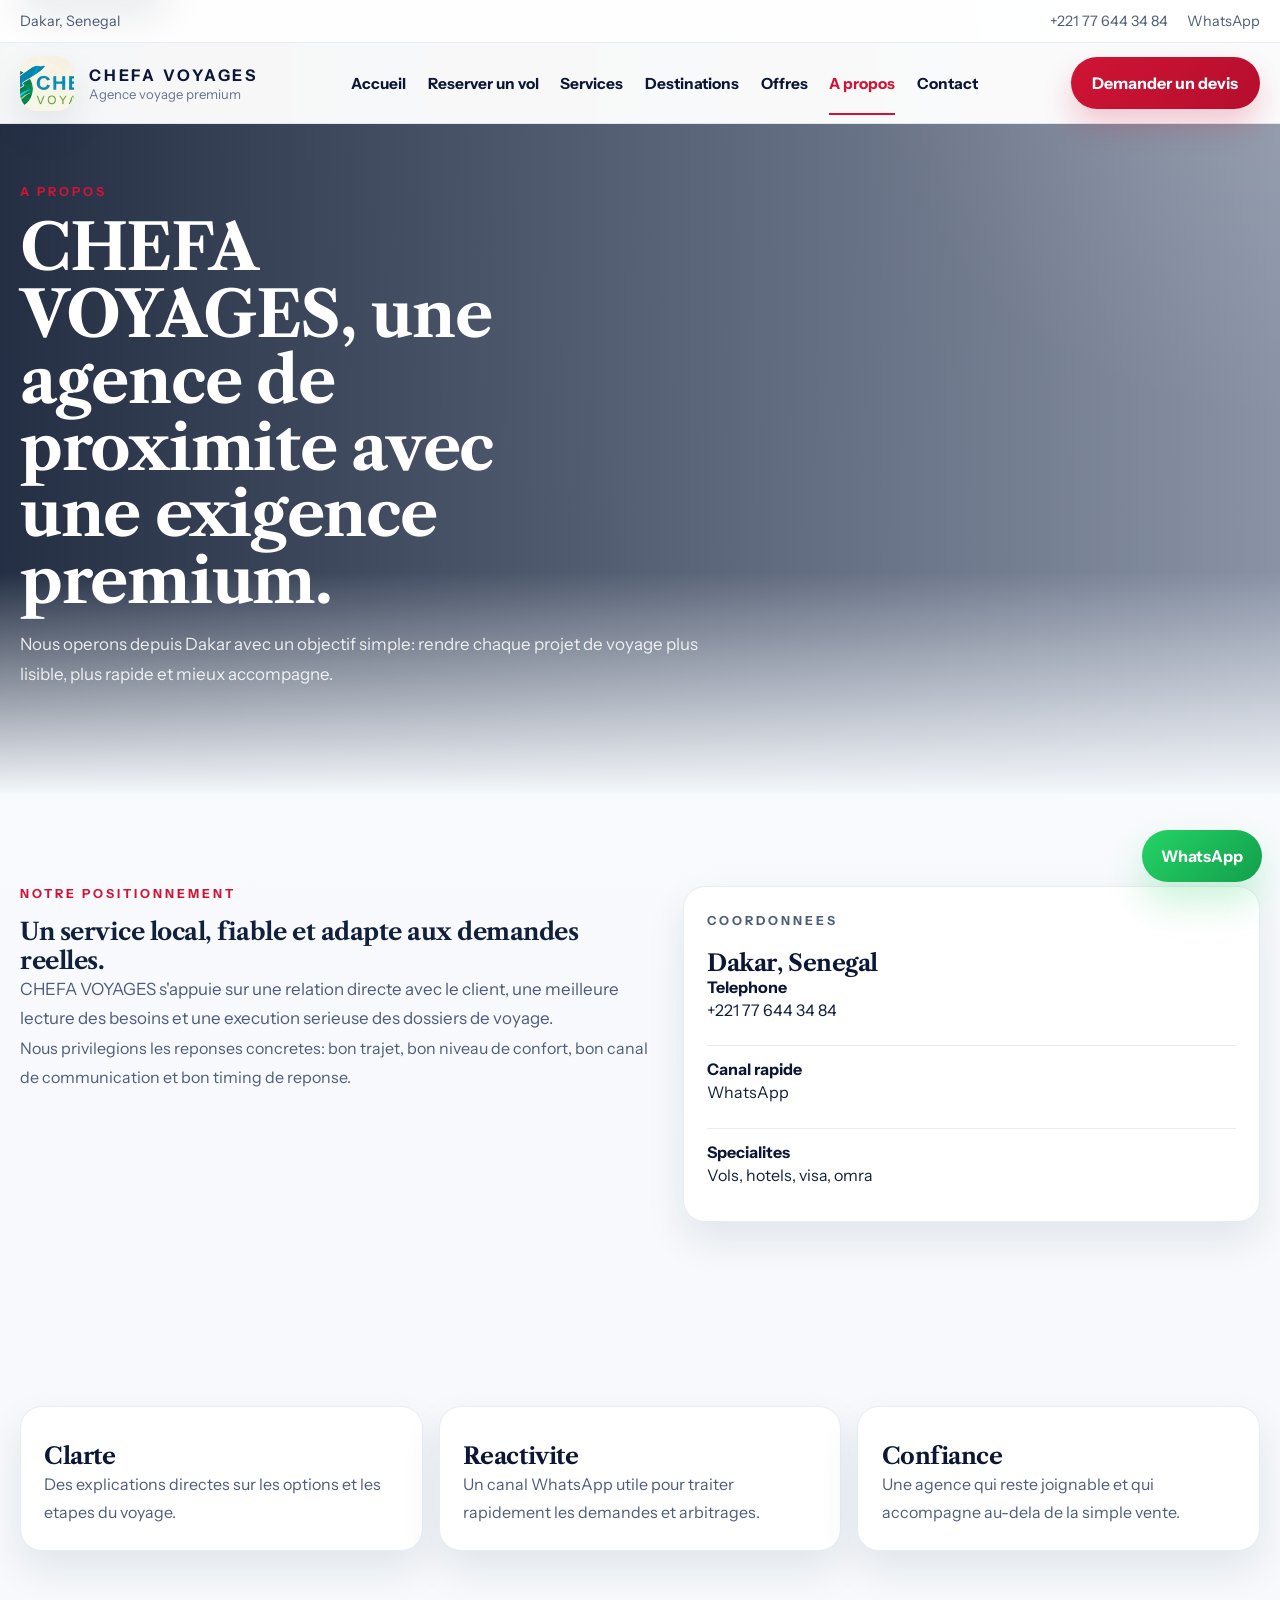
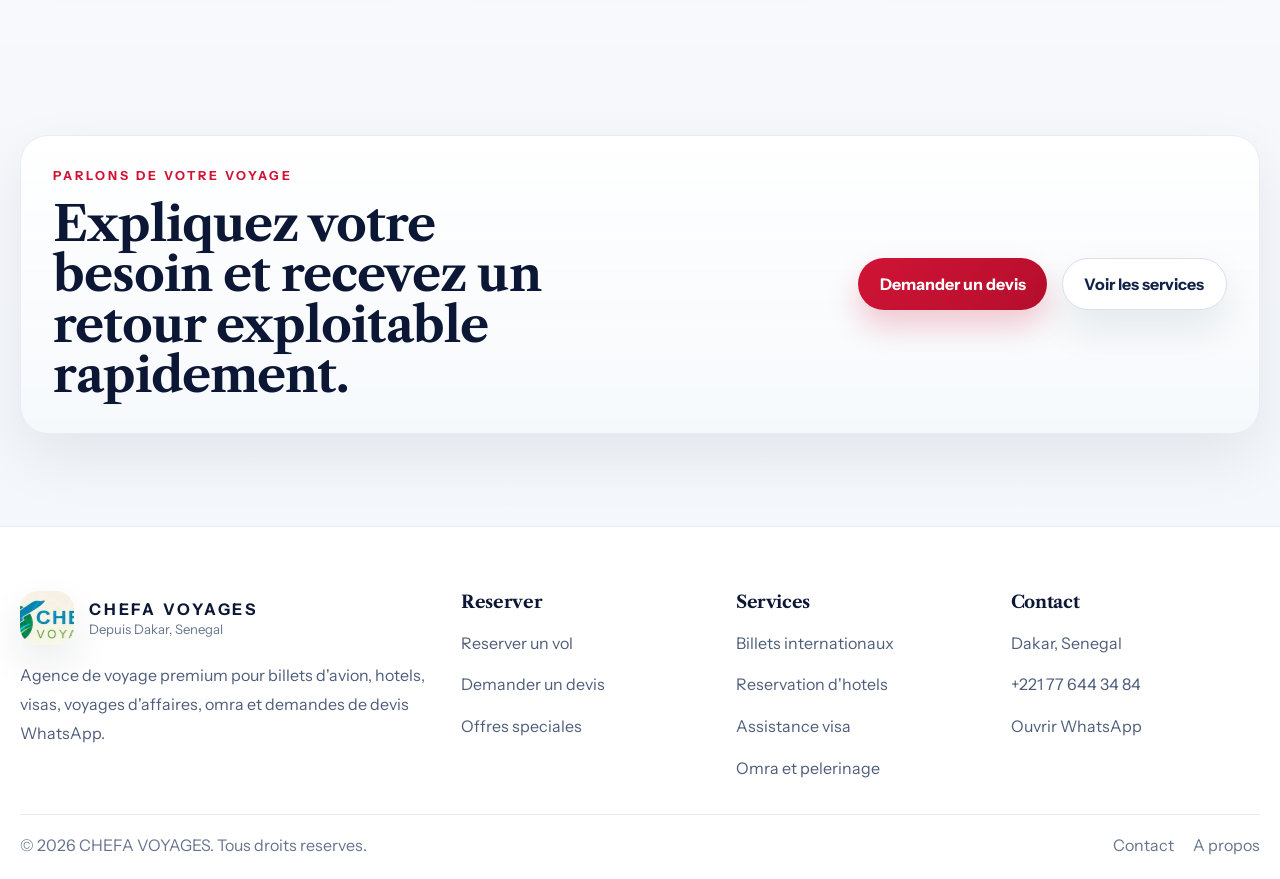
==== a-propos.html @ 79e16a48 "Build Vercel-ready CHEFA VOYAGES site" ====
<!DOCTYPE html>
<html lang="fr">
  <head>
    <meta charset="UTF-8" />
    <meta name="viewport" content="width=device-width, initial-scale=1.0" />
    <meta
      name="description"
      content="A propos de CHEFA VOYAGES, agence de voyage premium basee a Dakar."
    />
    <title>A propos | CHEFA VOYAGES</title>
    <link rel="preconnect" href="https://fonts.googleapis.com" />
    <link rel="preconnect" href="https://fonts.gstatic.com" crossorigin />
    <link
      href="https://fonts.googleapis.com/css2?family=Instrument+Sans:wght@400;500;600;700;800&family=Libre+Caslon+Text:wght@400;700&display=swap"
      rel="stylesheet"
    />
    <link rel="stylesheet" href="styles.css" />
  </head>
  <body data-page="a-propos">
    <a class="skip-link" href="#main-content">Aller au contenu</a>

    <header class="site-header" id="top">
      <div class="top-strip">
        <div class="container top-strip-inner">
          <p>Dakar, Senegal</p>
          <div class="top-strip-links">
            <a href="tel:+221776443484">+221 77 644 34 84</a>
            <a
              href="https://wa.me/221776443484?text=Bonjour%20CHEFA%20VOYAGES%2C%20je%20souhaite%20avoir%20un%20devis%20pour%20un%20billet%20d%27avion."
              target="_blank"
              rel="noreferrer"
            >
              WhatsApp
            </a>
          </div>
        </div>
      </div>

      <div class="container header-main">
        <a class="brand" href="/" aria-label="CHEFA VOYAGES - Retour a l'accueil">
          <img src="assets/chefa-voyages-logo.jpeg" alt="Logo CHEFA VOYAGES" />
          <span class="brand-copy">
            <strong>CHEFA VOYAGES</strong>
            <small>Agence voyage premium</small>
          </span>
        </a>

        <button
          class="menu-toggle"
          type="button"
          aria-expanded="false"
          aria-controls="site-nav"
          aria-label="Ouvrir le menu"
        >
          <span></span>
          <span></span>
          <span></span>
        </button>

        <nav class="primary-nav" id="site-nav" aria-label="Navigation principale">
          <a data-nav="accueil" href="/">Accueil</a>
          <a data-nav="vols" href="/vols">Reserver un vol</a>
          <a data-nav="services" href="/services">Services</a>
          <a data-nav="destinations" href="/destinations">Destinations</a>
          <a data-nav="offres" href="/offres">Offres</a>
          <a data-nav="a-propos" href="/a-propos">A propos</a>
          <a data-nav="contact" href="/contact">Contact</a>
        </nav>

        <a class="button button-primary header-cta" href="/contact">Demander un devis</a>
      </div>
    </header>

    <main id="main-content">
      <section class="page-hero page-hero-about">
        <div class="page-hero-backdrop"></div>
        <div class="container page-hero-content">
          <div data-reveal>
            <p class="eyebrow">A propos</p>
            <h1>CHEFA VOYAGES, une agence de proximite avec une exigence premium.</h1>
            <p class="lead">
              Nous operons depuis Dakar avec un objectif simple: rendre chaque
              projet de voyage plus lisible, plus rapide et mieux accompagne.
            </p>
          </div>
        </div>
      </section>

      <section class="section">
        <div class="container two-column">
          <div data-reveal>
            <p class="eyebrow">Notre positionnement</p>
            <h2>Un service local, fiable et adapte aux demandes reelles.</h2>
            <p class="lead body-dark">
              CHEFA VOYAGES s'appuie sur une relation directe avec le client,
              une meilleure lecture des besoins et une execution serieuse des
              dossiers de voyage.
            </p>
            <p class="body-copy">
              Nous privilegions les reponses concretes: bon trajet, bon niveau
              de confort, bon canal de communication et bon timing de reponse.
            </p>
          </div>

          <aside class="aside-card" data-reveal>
            <p class="eyebrow">Coordonnees</p>
            <h3>Dakar, Senegal</h3>
            <ul class="contact-list">
              <li><strong>Telephone</strong><span>+221 77 644 34 84</span></li>
              <li><strong>Canal rapide</strong><span>WhatsApp</span></li>
              <li><strong>Specialites</strong><span>Vols, hotels, visa, omra</span></li>
            </ul>
          </aside>
        </div>
      </section>

      <section class="section section-muted">
        <div class="container value-grid">
          <article class="value-card" data-reveal>
            <h3>Clarte</h3>
            <p>Des explications directes sur les options et les etapes du voyage.</p>
          </article>
          <article class="value-card" data-reveal>
            <h3>Reactivite</h3>
            <p>Un canal WhatsApp utile pour traiter rapidement les demandes et arbitrages.</p>
          </article>
          <article class="value-card" data-reveal>
            <h3>Confiance</h3>
            <p>Une agence qui reste joignable et qui accompagne au-dela de la simple vente.</p>
          </article>
        </div>
      </section>

      <section class="section">
        <div class="container cta-band" data-reveal>
          <div>
            <p class="eyebrow">Parlons de votre voyage</p>
            <h2>Expliquez votre besoin et recevez un retour exploitable rapidement.</h2>
          </div>
          <div class="cta-band-actions">
            <a class="button button-primary" href="/contact">Demander un devis</a>
            <a class="button button-neutral" href="/services">Voir les services</a>
          </div>
        </div>
      </section>
    </main>

    <footer class="site-footer">
      <div class="container footer-grid">
        <div class="footer-brand-block">
          <a class="brand brand-footer" href="/">
            <img src="assets/chefa-voyages-logo.jpeg" alt="Logo CHEFA VOYAGES" />
            <span class="brand-copy">
              <strong>CHEFA VOYAGES</strong>
              <small>Depuis Dakar, Senegal</small>
            </span>
          </a>
          <p>
            Agence de voyage premium pour billets d'avion, hotels, visas,
            voyages d'affaires, omra et demandes de devis WhatsApp.
          </p>
        </div>

        <div>
          <h3>Reserver</h3>
          <ul>
            <li><a href="/vols">Reserver un vol</a></li>
            <li><a href="/contact">Demander un devis</a></li>
            <li><a href="/offres">Offres speciales</a></li>
          </ul>
        </div>

        <div>
          <h3>Services</h3>
          <ul>
            <li><a href="/services">Billets internationaux</a></li>
            <li><a href="/services">Reservation d'hotels</a></li>
            <li><a href="/services">Assistance visa</a></li>
            <li><a href="/services">Omra et pelerinage</a></li>
          </ul>
        </div>

        <div>
          <h3>Contact</h3>
          <ul>
            <li>Dakar, Senegal</li>
            <li><a href="tel:+221776443484">+221 77 644 34 84</a></li>
            <li>
              <a
                href="https://wa.me/221776443484?text=Bonjour%20CHEFA%20VOYAGES%2C%20je%20souhaite%20avoir%20un%20devis%20pour%20un%20billet%20d%27avion."
                target="_blank"
                rel="noreferrer"
              >
                Ouvrir WhatsApp
              </a>
            </li>
          </ul>
        </div>
      </div>

      <div class="container footer-bottom">
        <p>&copy; <span data-year></span> CHEFA VOYAGES. Tous droits reserves.</p>
        <div class="footer-bottom-links">
          <a href="/contact">Contact</a>
          <a href="/a-propos">A propos</a>
        </div>
      </div>
    </footer>

    <a
      class="whatsapp-float"
      href="https://wa.me/221776443484?text=Bonjour%20CHEFA%20VOYAGES%2C%20je%20souhaite%20avoir%20un%20devis%20pour%20un%20billet%20d%27avion."
      target="_blank"
      rel="noreferrer"
      aria-label="Contacter CHEFA VOYAGES sur WhatsApp"
    >
      <span>WhatsApp</span>
    </a>

    <script src="script.js"></script>
  </body>
</html>
---- styles.css ----
:root {
  --navy-980: #06122a;
  --navy-940: #0b1734;
  --navy-900: #102247;
  --navy-820: #193463;
  --navy-740: #27457a;
  --red-520: #d01435;
  --red-430: #e43b56;
  --ink-950: #12213b;
  --ink-800: #33425f;
  --ink-700: #4d5d7a;
  --ink-600: #66748e;
  --line-300: #d9e0ea;
  --line-200: #e7edf4;
  --surface-50: #f7f9fc;
  --surface-100: #f0f4f8;
  --surface-200: #e8eef5;
  --white: #ffffff;
  --success-500: #25d366;
  --shadow-soft: 0 24px 60px rgba(9, 23, 52, 0.08);
  --shadow-card: 0 18px 40px rgba(10, 28, 58, 0.09);
  --radius-xl: 28px;
  --radius-lg: 22px;
  --radius-md: 16px;
  --radius-sm: 12px;
  --container: min(1240px, calc(100% - 2rem));
}

*,
*::before,
*::after {
  box-sizing: border-box;
}

html {
  scroll-behavior: smooth;
}

body {
  margin: 0;
  color: var(--ink-950);
  background: linear-gradient(180deg, #fafbfd 0%, #f4f7fb 100%);
  font-family: "Instrument Sans", sans-serif;
}

body.menu-open {
  overflow: hidden;
}

img {
  display: block;
  max-width: 100%;
}

a {
  color: inherit;
  text-decoration: none;
}

button,
input,
select,
textarea {
  font: inherit;
}

.skip-link {
  position: absolute;
  left: 1rem;
  top: -3rem;
  z-index: 1000;
  padding: 0.8rem 1rem;
  border-radius: 999px;
  background: var(--white);
  box-shadow: var(--shadow-card);
}

.skip-link:focus {
  top: 1rem;
}

.container {
  width: var(--container);
  margin: 0 auto;
}

.section {
  padding: 5.75rem 0;
}

.section-tight {
  padding: 3.5rem 0;
}

.section-muted {
  background: var(--surface-50);
}

.eyebrow {
  margin: 0 0 1rem;
  color: var(--red-520);
  font-size: 0.78rem;
  font-weight: 800;
  letter-spacing: 0.24em;
  text-transform: uppercase;
}

.eyebrow-light {
  color: rgba(255, 255, 255, 0.74);
}

h1,
h2,
h3 {
  margin: 0;
  font-family: "Libre Caslon Text", serif;
  letter-spacing: -0.02em;
}

p {
  margin: 0;
}

.lead {
  max-width: 62ch;
  color: rgba(255, 255, 255, 0.86);
  font-size: 1.06rem;
  line-height: 1.75;
}

.body-dark {
  color: var(--ink-700);
}

.body-copy {
  color: var(--ink-700);
  line-height: 1.8;
}

.button {
  display: inline-flex;
  align-items: center;
  justify-content: center;
  min-height: 3.25rem;
  padding: 0.9rem 1.35rem;
  border-radius: 999px;
  border: 0;
  font-weight: 700;
  transition:
    transform 180ms ease,
    box-shadow 180ms ease,
    background-color 180ms ease,
    color 180ms ease;
  cursor: pointer;
}

.button:hover,
.button:focus-visible {
  transform: translateY(-1px);
}

.button-primary {
  background: linear-gradient(135deg, var(--red-520), #b50e2d);
  color: var(--white);
  box-shadow: 0 16px 30px rgba(208, 20, 53, 0.22);
}

.button-secondary {
  border: 1px solid rgba(255, 255, 255, 0.2);
  background: rgba(255, 255, 255, 0.08);
  color: var(--white);
  backdrop-filter: blur(8px);
}

.button-neutral {
  border: 1px solid var(--line-300);
  background: var(--white);
  color: var(--navy-900);
  box-shadow: var(--shadow-card);
}

.text-link {
  display: inline-flex;
  align-items: center;
  gap: 0.5rem;
  color: var(--navy-900);
  font-weight: 700;
}

.text-link::after {
  content: "";
  width: 1.75rem;
  height: 1px;
  background: currentColor;
}

.text-link-light {
  color: var(--white);
}

.site-header {
  position: fixed;
  inset: 0 0 auto;
  z-index: 120;
  background: rgba(255, 255, 255, 0.96);
  border-bottom: 1px solid rgba(217, 224, 234, 0.75);
  transition:
    box-shadow 180ms ease,
    background-color 180ms ease;
}

.site-header.is-scrolled {
  box-shadow: 0 14px 36px rgba(10, 28, 58, 0.08);
}

.top-strip {
  border-bottom: 1px solid var(--line-200);
  background: rgba(255, 255, 255, 0.92);
}

.top-strip-inner {
  display: flex;
  align-items: center;
  justify-content: space-between;
  gap: 1rem;
  min-height: 2.65rem;
  color: var(--ink-700);
  font-size: 0.9rem;
}

.top-strip-links {
  display: flex;
  align-items: center;
  gap: 1.2rem;
}

.top-strip-links a:hover,
.top-strip-links a:focus-visible {
  color: var(--navy-900);
}

.header-main {
  display: grid;
  grid-template-columns: auto 1fr auto;
  align-items: center;
  gap: 1.5rem;
  min-height: 5rem;
}

.brand {
  display: inline-flex;
  align-items: center;
  gap: 0.9rem;
  min-width: 0;
}

.brand img {
  width: 3.4rem;
  height: 3.4rem;
  border-radius: 18px;
  object-fit: cover;
  box-shadow: var(--shadow-card);
}

.brand-copy {
  display: flex;
  flex-direction: column;
  gap: 0.1rem;
  min-width: 0;
}

.brand-copy strong {
  color: var(--navy-940);
  font-size: 1rem;
  letter-spacing: 0.18em;
  text-transform: uppercase;
  white-space: nowrap;
}

.brand-copy small {
  color: var(--ink-600);
  font-size: 0.82rem;
}

.primary-nav {
  display: flex;
  align-items: center;
  justify-content: center;
  gap: 1.35rem;
  min-width: 0;
}

.primary-nav a {
  position: relative;
  padding: 0.4rem 0;
  color: var(--navy-940);
  font-size: 0.96rem;
  font-weight: 700;
  white-space: nowrap;
}

.primary-nav a::after {
  content: "";
  position: absolute;
  left: 0;
  bottom: -1rem;
  width: 100%;
  height: 2px;
  transform: scaleX(0);
  transform-origin: left;
  background: var(--red-520);
  transition: transform 180ms ease;
}

.primary-nav a:hover::after,
.primary-nav a:focus-visible::after,
.primary-nav a.is-active::after {
  transform: scaleX(1);
}

.primary-nav a.is-active {
  color: var(--red-520);
}

.header-cta {
  white-space: nowrap;
}

.menu-toggle {
  display: none;
  width: 3rem;
  height: 3rem;
  align-items: center;
  justify-content: center;
  flex-direction: column;
  gap: 0.25rem;
  border: 1px solid var(--line-300);
  border-radius: 50%;
  background: var(--white);
  color: var(--navy-940);
  cursor: pointer;
}

.menu-toggle span {
  display: block;
  width: 1.15rem;
  height: 2px;
  background: currentColor;
  border-radius: 999px;
}

.hero-home,
.page-hero {
  position: relative;
  overflow: hidden;
}

.hero-home {
  background:
    linear-gradient(90deg, rgba(6, 18, 42, 0.9) 0%, rgba(16, 34, 71, 0.78) 42%, rgba(16, 34, 71, 0.45) 100%),
    url("https://images.unsplash.com/photo-1436491865332-7a61a109cc05?auto=format&fit=crop&w=1600&q=80")
      center/cover no-repeat;
}

.hero-home-backdrop,
.page-hero-backdrop {
  position: absolute;
  inset: 0;
  background:
    linear-gradient(180deg, rgba(255, 255, 255, 0) 72%, rgba(244, 247, 251, 1) 100%),
    radial-gradient(circle at right top, rgba(255, 255, 255, 0.12), transparent 28%);
  pointer-events: none;
}

.hero-home-content {
  position: relative;
  z-index: 1;
  display: grid;
  grid-template-columns: minmax(0, 1.25fr) minmax(300px, 0.68fr);
  gap: 2rem;
  align-items: center;
  padding: 10.8rem 0 12rem;
}

.hero-copy h1,
.page-hero h1,
.section-heading h2,
.support-panel h2,
.cta-band h2,
.destination-panel h2 {
  line-height: 1.04;
}

.hero-copy h1 {
  max-width: 10ch;
  color: var(--white);
  font-size: clamp(3.2rem, 6vw, 5.4rem);
  margin-bottom: 1.2rem;
}

.hero-actions {
  display: flex;
  flex-wrap: wrap;
  gap: 0.9rem;
  margin: 2rem 0 1.8rem;
}

.hero-points {
  display: grid;
  gap: 0.7rem;
  padding: 0;
  margin: 0;
  list-style: none;
  max-width: 42rem;
}

.hero-points li {
  width: fit-content;
  max-width: 100%;
  padding: 0.85rem 1rem;
  border-radius: 999px;
  background: rgba(255, 255, 255, 0.08);
  color: rgba(255, 255, 255, 0.9);
  border: 1px solid rgba(255, 255, 255, 0.1);
  line-height: 1.55;
}

.hero-side-card,
.support-panel,
.booking-shell,
.info-card,
.fare-card,
.promo-card,
.service-card,
.route-panel,
.checklist-card,
.quote-form,
.step-card,
.list-panel,
.offer-card,
.benefit-card,
.value-card,
.contact-card,
.aside-card {
  border-radius: var(--radius-lg);
  box-shadow: var(--shadow-card);
}

.hero-side-card {
  position: relative;
  z-index: 1;
  padding: 1.6rem;
  background: linear-gradient(180deg, rgba(9, 23, 52, 0.92), rgba(16, 34, 71, 0.88));
  color: var(--white);
  border: 1px solid rgba(255, 255, 255, 0.08);
}

.hero-side-card h2 {
  margin-bottom: 0.9rem;
  font-size: 2rem;
}

.hero-side-card p {
  color: rgba(255, 255, 255, 0.78);
  line-height: 1.75;
}

.side-card-list {
  display: grid;
  gap: 0.9rem;
  margin-top: 1.25rem;
}

.side-card-list article {
  padding-top: 0.9rem;
  border-top: 1px solid rgba(255, 255, 255, 0.12);
}

.side-card-list span {
  display: block;
  color: rgba(255, 255, 255, 0.6);
  font-size: 0.82rem;
  text-transform: uppercase;
  letter-spacing: 0.18em;
}

.side-card-list strong {
  display: block;
  margin-top: 0.35rem;
  font-size: 1rem;
}

.booking-overlap {
  position: relative;
  z-index: 10;
  margin-top: -6rem;
}

.booking-shell,
.quote-form {
  padding: 1.7rem;
  background: var(--white);
  border: 1px solid rgba(217, 224, 234, 0.8);
}

.booking-shell {
  box-shadow: var(--shadow-soft);
}

.booking-top {
  display: flex;
  align-items: center;
  justify-content: space-between;
  gap: 1rem;
  margin-bottom: 1.3rem;
}

.booking-top p,
.section-heading p,
.support-panel p,
.fare-card p,
.promo-card p,
.service-card p,
.route-panel p,
.step-card p,
.list-panel p,
.offer-card p,
.benefit-card p,
.value-card p,
.contact-card p,
.aside-card p,
.contact-layout-copy p,
.quote-submit p {
  color: var(--ink-700);
  line-height: 1.75;
}

.trip-switch {
  display: inline-flex;
  gap: 0.4rem;
  padding: 0.35rem;
  border-radius: 999px;
  background: var(--surface-100);
}

.trip-option {
  min-height: 2.9rem;
  padding: 0.75rem 1rem;
  border: 0;
  border-radius: 999px;
  background: transparent;
  color: var(--ink-700);
  font-weight: 700;
  cursor: pointer;
}

.trip-option.is-active {
  background: var(--white);
  color: var(--navy-940);
  box-shadow: 0 8px 20px rgba(10, 28, 58, 0.09);
}

.booking-grid,
.quote-grid {
  display: grid;
  grid-template-columns: repeat(6, minmax(0, 1fr));
  gap: 1rem;
}

.field {
  display: block;
}

.field-large {
  grid-column: span 2;
}

.field-full {
  margin-top: 1rem;
}

.field span {
  display: block;
  margin-bottom: 0.55rem;
  color: var(--ink-950);
  font-size: 0.93rem;
  font-weight: 700;
}

.field input,
.field select,
.field textarea {
  width: 100%;
  min-height: 3.5rem;
  border: 1px solid var(--line-300);
  border-radius: var(--radius-sm);
  background: var(--white);
  padding: 0.95rem 1rem;
  color: var(--ink-950);
  outline: none;
  transition:
    border-color 180ms ease,
    box-shadow 180ms ease,
    background-color 180ms ease;
}

.field textarea {
  min-height: 9rem;
  resize: vertical;
}

.field input:focus,
.field select:focus,
.field textarea:focus {
  border-color: var(--navy-820);
  box-shadow: 0 0 0 4px rgba(39, 69, 122, 0.1);
}

.return-field.is-hidden {
  opacity: 0.65;
}

.return-field.is-hidden input {
  background: var(--surface-100);
}

.booking-submit,
.quote-submit {
  display: flex;
  align-items: center;
  justify-content: space-between;
  gap: 1rem;
  margin-top: 1.35rem;
}

.form-note {
  font-size: 0.94rem;
}

.support-grid,
.two-column,
.contact-layout {
  display: grid;
  grid-template-columns: minmax(0, 1.05fr) minmax(320px, 0.95fr);
  gap: 1.6rem;
  align-items: start;
}

.support-panel {
  padding: 1.75rem;
}

.support-panel-dark {
  background:
    radial-gradient(circle at top right, rgba(255, 255, 255, 0.12), transparent 28%),
    linear-gradient(135deg, var(--navy-980), var(--navy-820));
  color: var(--white);
}

.support-panel-dark h2,
.offer-card-dark h2 {
  color: var(--white);
  font-size: clamp(2rem, 4vw, 3.1rem);
  margin-bottom: 1rem;
}

.support-panel-dark p {
  color: rgba(255, 255, 255, 0.78);
}

.support-actions {
  display: flex;
  flex-wrap: wrap;
  gap: 1rem;
  margin-top: 1.5rem;
}

.support-stack,
.value-grid,
.contact-card-grid,
.benefit-grid {
  display: grid;
  gap: 1rem;
}

.info-card,
.fare-card,
.promo-card,
.service-card,
.route-panel,
.checklist-card,
.step-card,
.list-panel,
.offer-card,
.benefit-card,
.value-card,
.contact-card,
.aside-card {
  padding: 1.45rem;
  background: var(--white);
  border: 1px solid var(--line-200);
}

.info-card-label,
.fare-meta,
.service-index,
.promo-label {
  display: inline-block;
  color: var(--red-520);
  font-size: 0.78rem;
  font-weight: 800;
  letter-spacing: 0.2em;
  text-transform: uppercase;
}

.info-card h3,
.fare-card h3,
.promo-card h3,
.service-card h3,
.route-panel h3,
.step-card h3,
.list-panel h2,
.benefit-card h3,
.value-card h3,
.contact-card h3,
.aside-card h3 {
  margin-top: 0.7rem;
  color: var(--navy-940);
  font-size: 1.45rem;
}

.section-heading {
  max-width: 48rem;
  margin-bottom: 2.4rem;
}

.section-heading h2,
.contact-layout-copy h2 {
  color: var(--navy-940);
  font-size: clamp(2.2rem, 4.2vw, 4rem);
  margin-bottom: 1rem;
}

.fare-grid {
  display: grid;
  grid-template-columns: repeat(4, minmax(0, 1fr));
  gap: 1rem;
}

.promo-grid {
  display: grid;
  grid-template-columns: repeat(3, minmax(0, 1fr));
  gap: 1rem;
  margin-top: 1rem;
}

.promo-card {
  min-height: 21rem;
  display: flex;
  align-items: end;
  overflow: hidden;
}

.promo-card-content {
  max-width: 22rem;
}

.promo-card-image {
  color: var(--white);
  background:
    linear-gradient(180deg, rgba(6, 18, 42, 0.08), rgba(6, 18, 42, 0.78)),
    center/cover no-repeat;
}

.promo-dubai {
  background-image:
    linear-gradient(180deg, rgba(6, 18, 42, 0.08), rgba(6, 18, 42, 0.78)),
    url("https://images.unsplash.com/photo-1512453979798-5ea266f8880c?auto=format&fit=crop&w=1000&q=80");
}

.promo-card-dark,
.offer-card-dark {
  color: var(--white);
  background:
    radial-gradient(circle at top right, rgba(255, 255, 255, 0.12), transparent 28%),
    linear-gradient(135deg, var(--navy-940), var(--navy-740));
}

.promo-card-dark p,
.promo-card-dark h3,
.promo-card-dark .promo-label,
.promo-card-dark .text-link,
.offer-card-dark p,
.offer-card-dark .promo-label,
.offer-card-dark .text-link {
  color: var(--white);
}

.service-grid {
  display: grid;
  grid-template-columns: repeat(4, minmax(0, 1fr));
  gap: 1rem;
}

.service-grid-full {
  grid-template-columns: repeat(4, minmax(0, 1fr));
}

.service-card {
  min-height: 16rem;
}

.route-grid,
.steps-grid,
.offer-grid,
.destination-grid {
  display: grid;
  gap: 1rem;
}

.route-grid {
  grid-template-columns: repeat(4, minmax(0, 1fr));
}

.route-panel span {
  display: inline-block;
  color: var(--red-520);
  font-size: 0.8rem;
  font-weight: 800;
  letter-spacing: 0.18em;
  text-transform: uppercase;
}

.checklist-card {
  height: 100%;
}

.checklist-card-soft {
  margin-top: 1.4rem;
  background: rgba(255, 255, 255, 0.88);
}

.checklist {
  display: grid;
  gap: 0.9rem;
  padding: 0;
  margin: 0;
  list-style: none;
}

.checklist li {
  position: relative;
  padding-left: 1.4rem;
  color: var(--ink-700);
  line-height: 1.7;
}

.checklist li::before {
  content: "";
  position: absolute;
  left: 0;
  top: 0.68rem;
  width: 0.45rem;
  height: 0.45rem;
  border-radius: 50%;
  background: var(--red-520);
}

.page-hero {
  min-height: 26rem;
  background-position: center;
  background-size: cover;
  background-repeat: no-repeat;
}

.page-hero::before {
  content: "";
  position: absolute;
  inset: 0;
  background: linear-gradient(90deg, rgba(6, 18, 42, 0.88), rgba(16, 34, 71, 0.48));
}

.page-hero-content {
  position: relative;
  z-index: 1;
  padding: 11.5rem 0 6.5rem;
}

.page-hero h1 {
  max-width: 14ch;
  color: var(--white);
  font-size: clamp(2.8rem, 5vw, 4.7rem);
  margin-bottom: 1rem;
}

.page-hero-flights {
  background-image: url("https://images.unsplash.com/photo-1504196606672-aef5c9cefc92?auto=format&fit=crop&w=1600&q=80");
}

.page-hero-services {
  background-image: url("https://images.unsplash.com/photo-1527631746610-bca00a040d60?auto=format&fit=crop&w=1600&q=80");
}

.page-hero-destinations {
  background-image: url("https://images.unsplash.com/photo-1488085061387-422e29b40080?auto=format&fit=crop&w=1600&q=80");
}

.page-hero-offers {
  background-image: url("https://images.unsplash.com/photo-1503220317375-aaad61436b1b?auto=format&fit=crop&w=1600&q=80");
}

.page-hero-about {
  background-image: url("https://images.unsplash.com/photo-1529074963764-98f45c47344b?auto=format&fit=crop&w=1600&q=80");
}

.page-hero-contact {
  background-image: url("https://images.unsplash.com/photo-1436491865332-7a61a109cc05?auto=format&fit=crop&w=1600&q=80");
}

.contact-layout-copy h2 {
  max-width: 12ch;
}

.quote-grid {
  grid-template-columns: repeat(2, minmax(0, 1fr));
}

.steps-grid,
.offer-grid,
.benefit-grid,
.value-grid,
.contact-card-grid {
  grid-template-columns: repeat(3, minmax(0, 1fr));
}

.step-card span,
.service-index {
  display: inline-flex;
  margin-bottom: 0.9rem;
}

.destination-grid {
  grid-template-columns: repeat(3, minmax(0, 1fr));
}

.destination-panel {
  min-height: 28rem;
  display: flex;
  align-items: end;
  padding: 1.5rem;
  border-radius: var(--radius-xl);
  overflow: hidden;
  color: var(--white);
  background-position: center;
  background-size: cover;
  background-repeat: no-repeat;
  box-shadow: var(--shadow-soft);
}

.destination-panel::before {
  content: "";
  position: absolute;
  inset: 0;
  background: linear-gradient(180deg, rgba(6, 18, 42, 0.08), rgba(6, 18, 42, 0.8));
}

.destination-panel {
  position: relative;
}

.destination-panel-content {
  position: relative;
  z-index: 1;
}

.destination-panel-content p,
.destination-panel-content h2 {
  color: var(--white);
}

.destination-panel-content h2 {
  margin: 0.7rem 0;
  font-size: 2rem;
}

.destination-panel-content p:last-child {
  color: rgba(255, 255, 255, 0.82);
  line-height: 1.7;
}

.destination-panel-dubai {
  background-image: url("https://images.unsplash.com/photo-1518684079-3c830dcef090?auto=format&fit=crop&w=1000&q=80");
}

.destination-panel-europe {
  background-image: url("https://images.unsplash.com/photo-1499856871958-5b9627545d1a?auto=format&fit=crop&w=1000&q=80");
}

.destination-panel-africa {
  background-image: url("https://images.unsplash.com/photo-1506929562872-bb421503ef21?auto=format&fit=crop&w=1000&q=80");
}

.route-columns {
  display: grid;
  grid-template-columns: repeat(3, minmax(0, 1fr));
  gap: 1rem;
}

.link-list,
.contact-list,
.site-footer ul {
  display: grid;
  gap: 0.8rem;
  padding: 0;
  margin: 0;
  list-style: none;
}

.contact-list li {
  display: grid;
  gap: 0.2rem;
  padding: 0.8rem 0;
  border-top: 1px solid var(--line-200);
}

.contact-list li:first-child {
  border-top: 0;
  padding-top: 0;
}

.contact-list strong {
  color: var(--navy-940);
}

.offer-card h2 {
  color: var(--navy-940);
  font-size: 2rem;
  margin: 0.8rem 0;
}

.cta-band {
  display: flex;
  align-items: center;
  justify-content: space-between;
  gap: 1.5rem;
  padding: 2rem;
  border-radius: var(--radius-xl);
  background:
    linear-gradient(180deg, rgba(255, 255, 255, 0.96), rgba(246, 249, 252, 1)),
    var(--white);
  border: 1px solid var(--line-200);
  box-shadow: var(--shadow-soft);
}

.cta-band h2 {
  color: var(--navy-940);
  max-width: 16ch;
  font-size: clamp(2rem, 3.8vw, 3.6rem);
}

.cta-band-actions {
  display: flex;
  flex-wrap: wrap;
  gap: 0.9rem;
  justify-content: flex-end;
}

.contact-card-grid {
  grid-template-columns: repeat(3, minmax(0, 1fr));
}

.contact-card h3 a {
  color: var(--navy-940);
}

.site-footer {
  padding: 4rem 0 1.5rem;
  background: var(--white);
  border-top: 1px solid var(--line-200);
}

.footer-grid {
  display: grid;
  grid-template-columns: minmax(0, 1.5fr) repeat(3, minmax(0, 0.9fr));
  gap: 1.6rem;
}

.footer-brand-block p,
.site-footer li {
  color: var(--ink-700);
  line-height: 1.8;
}

.site-footer h3 {
  margin-bottom: 1rem;
  color: var(--navy-940);
  font-size: 1.1rem;
}

.brand-footer {
  margin-bottom: 1rem;
}

.footer-bottom {
  display: flex;
  align-items: center;
  justify-content: space-between;
  gap: 1rem;
  margin-top: 2rem;
  padding-top: 1.2rem;
  border-top: 1px solid var(--line-200);
  color: var(--ink-600);
}

.footer-bottom-links {
  display: flex;
  gap: 1.2rem;
}

.whatsapp-float {
  position: fixed;
  right: 1.1rem;
  bottom: 1.1rem;
  z-index: 130;
  display: inline-flex;
  align-items: center;
  justify-content: center;
  min-height: 3.3rem;
  padding: 0.85rem 1.2rem;
  border-radius: 999px;
  background: linear-gradient(135deg, var(--success-500), #129f4c);
  color: var(--white);
  font-weight: 800;
  box-shadow: 0 20px 36px rgba(37, 211, 102, 0.24);
}

[data-reveal] {
  opacity: 0;
  transform: translateY(20px);
  transition:
    opacity 500ms ease,
    transform 500ms ease;
}

[data-reveal].is-visible {
  opacity: 1;
  transform: translateY(0);
}

@media (max-width: 1150px) {
  .primary-nav {
    gap: 1rem;
  }

  .fare-grid,
  .route-grid {
    grid-template-columns: repeat(2, minmax(0, 1fr));
  }

  .service-grid,
  .service-grid-full,
  .offer-grid,
  .benefit-grid,
  .value-grid,
  .contact-card-grid {
    grid-template-columns: repeat(2, minmax(0, 1fr));
  }

  .destination-grid,
  .route-columns,
  .promo-grid {
    grid-template-columns: 1fr;
  }
}

@media (max-width: 980px) {
  .top-strip {
    display: none;
  }

  .header-main {
    grid-template-columns: auto auto;
  }

  .menu-toggle {
    display: inline-flex;
    justify-self: end;
  }

  .primary-nav {
    position: absolute;
    top: calc(100% + 0.75rem);
    left: 50%;
    transform: translateX(-50%);
    width: min(94vw, 30rem);
    flex-direction: column;
    align-items: flex-start;
    gap: 1rem;
    padding: 1.2rem;
    border: 1px solid var(--line-200);
    border-radius: var(--radius-lg);
    background: var(--white);
    box-shadow: var(--shadow-soft);
    opacity: 0;
    pointer-events: none;
    transition: opacity 180ms ease;
  }

  .primary-nav.is-open {
    opacity: 1;
    pointer-events: auto;
  }

  .primary-nav a::after {
    bottom: -0.2rem;
  }

  .header-cta {
    display: none;
  }

  .hero-home-content,
  .support-grid,
  .two-column,
  .contact-layout,
  .footer-grid,
  .cta-band {
    grid-template-columns: 1fr;
  }

  .cta-band {
    display: grid;
  }

  .cta-band h2 {
    max-width: 100%;
  }

  .cta-band-actions {
    justify-content: flex-start;
  }

  .hero-home-content {
    padding-bottom: 10rem;
  }

  .booking-overlap {
    margin-top: -4rem;
  }

  .booking-grid {
    grid-template-columns: repeat(2, minmax(0, 1fr));
  }

  .field-large {
    grid-column: span 1;
  }
}

@media (max-width: 720px) {
  .section {
    padding: 4.5rem 0;
  }

  .hero-home-content,
  .page-hero-content {
    padding-top: 8rem;
  }

  .hero-home-content {
    padding-bottom: 13.5rem;
  }

  .hero-copy h1,
  .page-hero h1,
  .section-heading h2,
  .contact-layout-copy h2,
  .support-panel-dark h2,
  .cta-band h2,
  .offer-card h2 {
    font-size: clamp(2.25rem, 10vw, 3.4rem);
  }

  .hero-copy h1 {
    max-width: 100%;
  }

  .booking-shell,
  .quote-form,
  .support-panel,
  .info-card,
  .fare-card,
  .promo-card,
  .service-card,
  .route-panel,
  .step-card,
  .list-panel,
  .offer-card,
  .benefit-card,
  .value-card,
  .contact-card,
  .aside-card {
    padding: 1.25rem;
  }

  .booking-top,
  .booking-submit,
  .quote-submit,
  .hero-actions,
  .support-actions,
  .footer-bottom {
    flex-direction: column;
    align-items: stretch;
  }

  .booking-grid,
  .quote-grid,
  .fare-grid,
  .service-grid,
  .service-grid-full,
  .route-grid,
  .steps-grid,
  .offer-grid,
  .benefit-grid,
  .value-grid,
  .contact-card-grid {
    grid-template-columns: 1fr;
  }

  .brand-copy strong {
    font-size: 0.88rem;
    letter-spacing: 0.12em;
  }

  .brand-copy small {
    font-size: 0.74rem;
  }

  .brand img {
    width: 3rem;
    height: 3rem;
  }

  .hero-points li {
    width: 100%;
    border-radius: var(--radius-sm);
  }

  .whatsapp-float {
    right: 0.85rem;
    bottom: 0.85rem;
  }
}
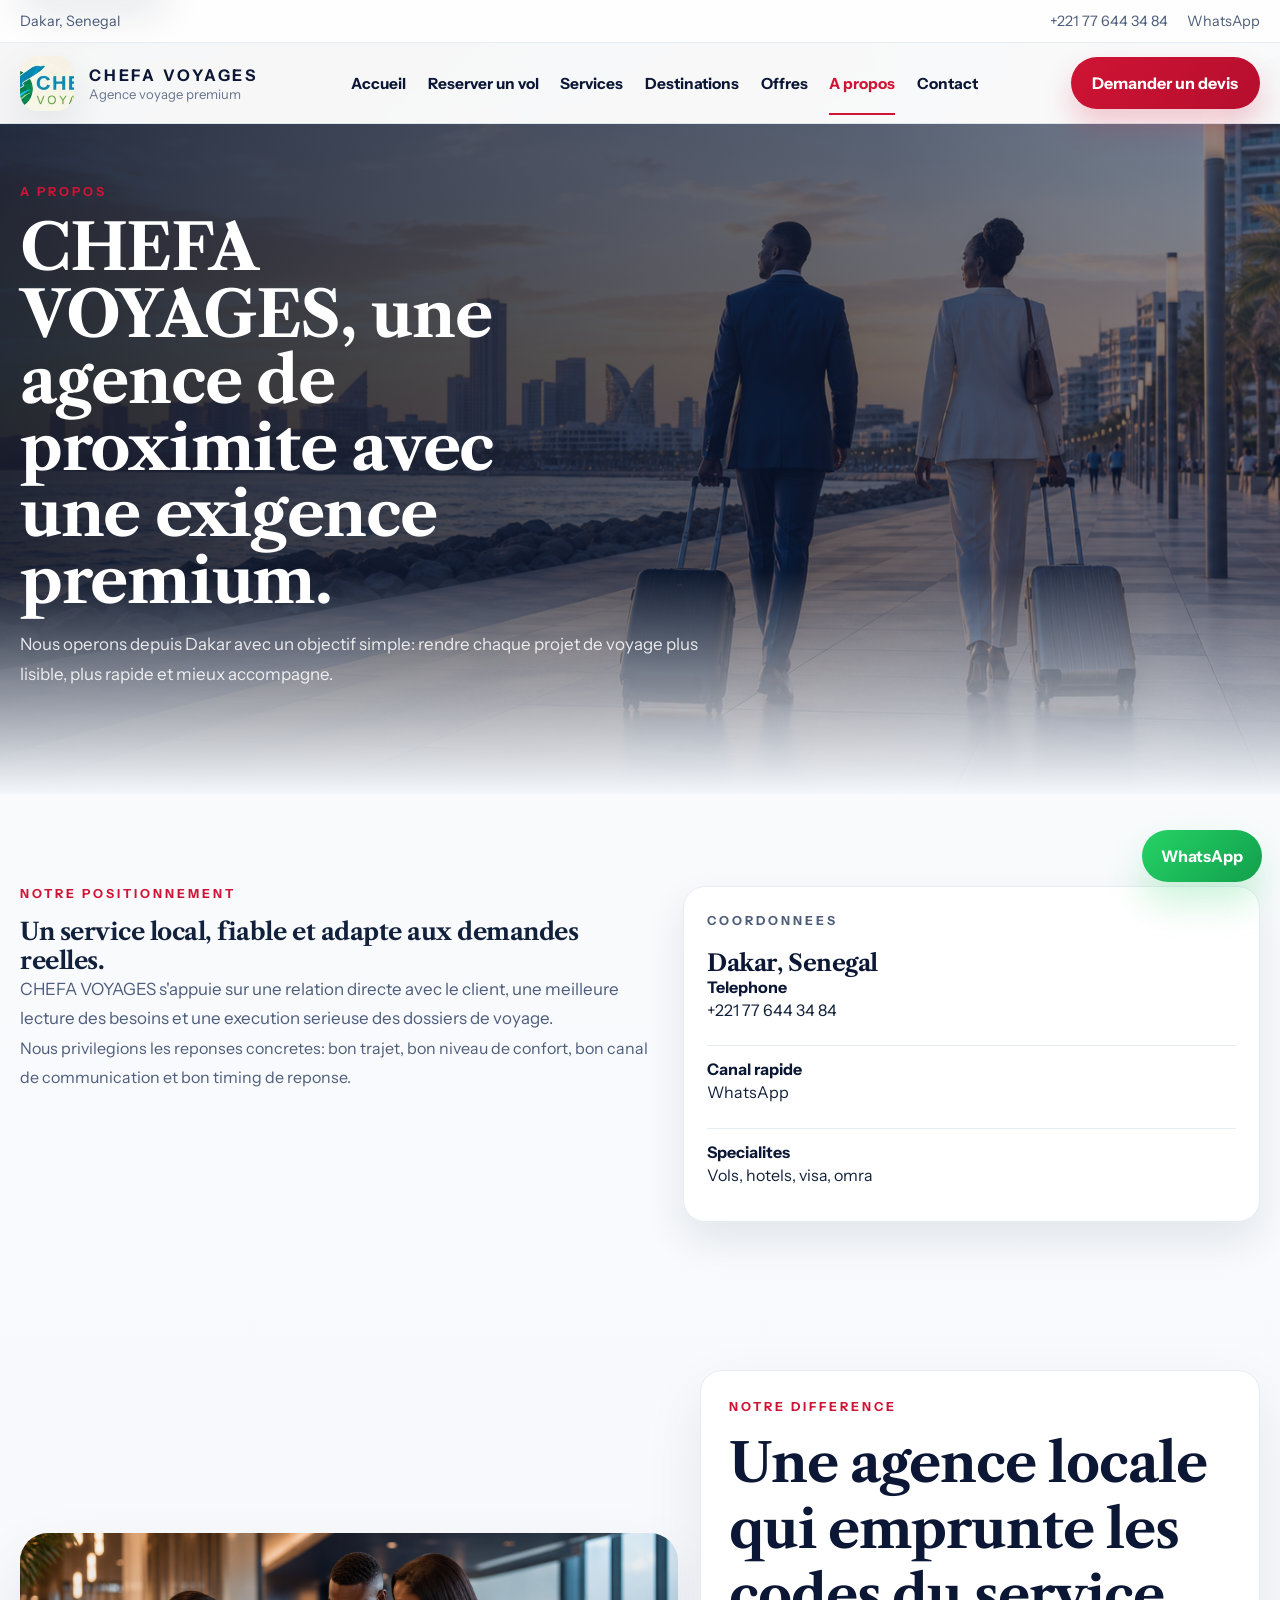
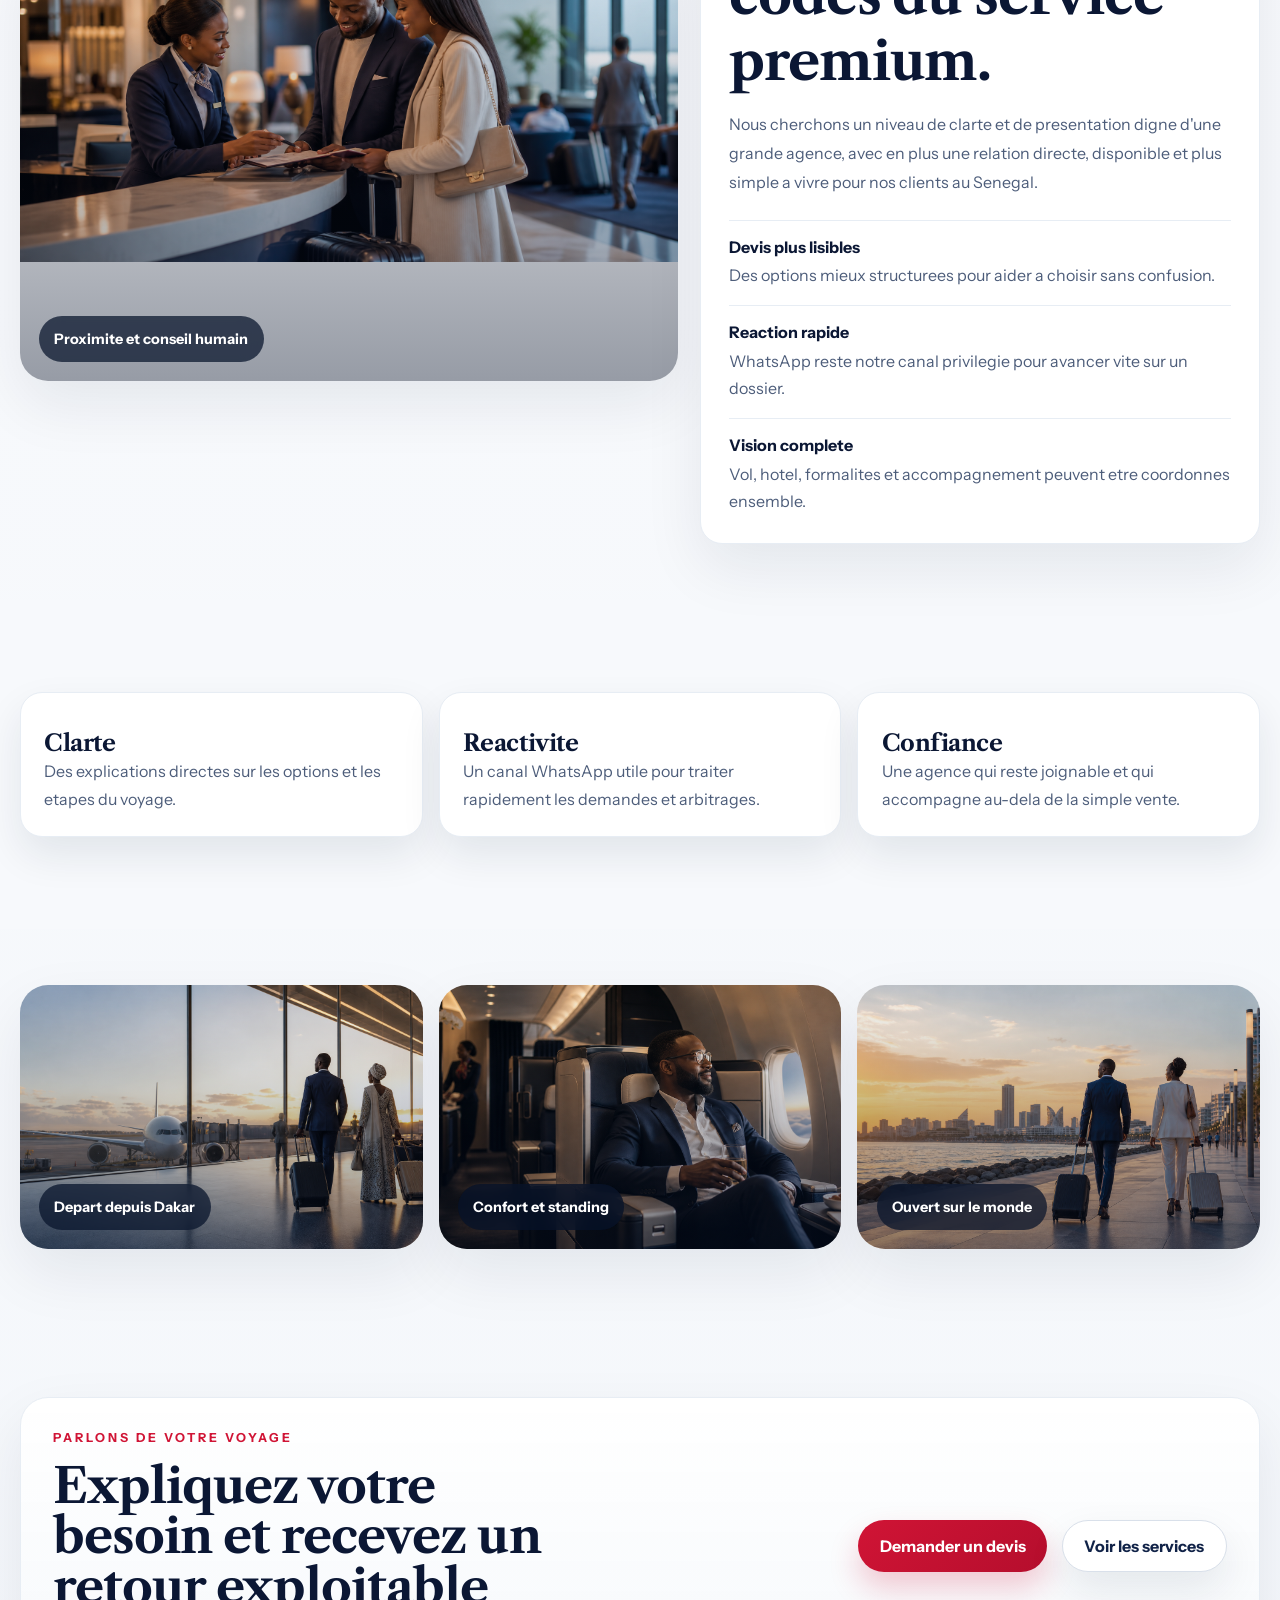
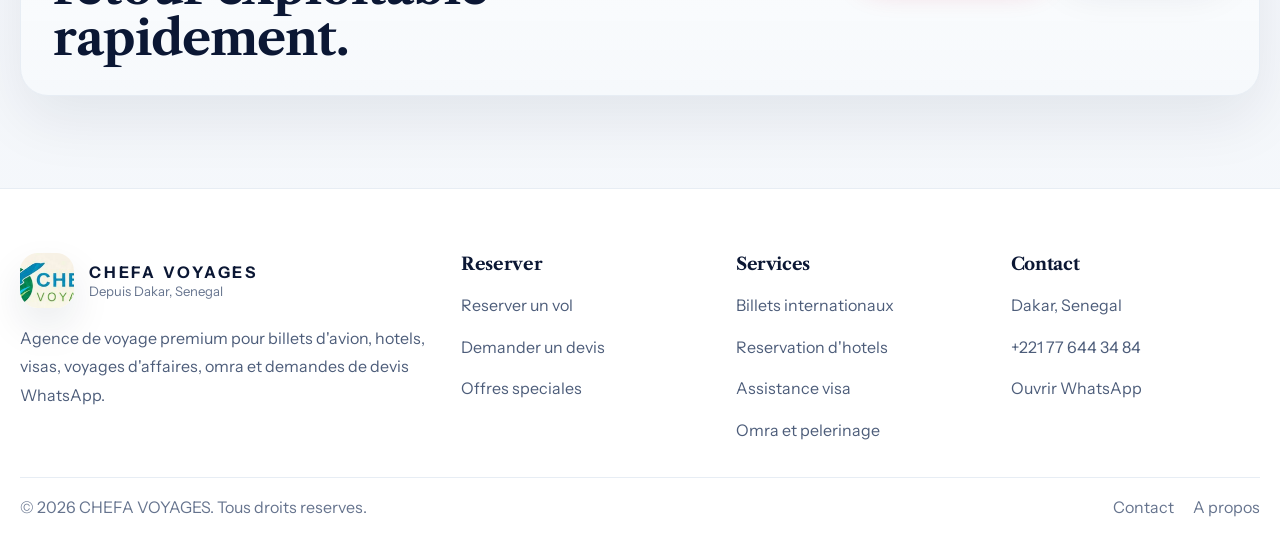
==== commit 922b90b2: "Enrich inner pages with premium visuals" ====
--- a/a-propos.html
+++ b/a-propos.html
@@ -114,6 +114,44 @@
         </div>
       </section>
 
+      <section class="section section-tight">
+        <div class="container showcase-band">
+          <figure class="media-frame media-frame-large" data-reveal>
+            <img
+              src="assets/concierge-service-premium-ai.png"
+              alt="Conseillere voyage accompagnant un couple premium dans un salon"
+              loading="lazy"
+            />
+            <figcaption class="media-caption">Proximite et conseil humain</figcaption>
+          </figure>
+
+          <article class="showcase-card" data-reveal>
+            <p class="eyebrow">Notre difference</p>
+            <h2>Une agence locale qui emprunte les codes du service premium.</h2>
+            <p class="body-copy">
+              Nous cherchons un niveau de clarte et de presentation digne d'une
+              grande agence, avec en plus une relation directe, disponible et
+              plus simple a vivre pour nos clients au Senegal.
+            </p>
+
+            <div class="feature-list">
+              <article>
+                <strong>Devis plus lisibles</strong>
+                <span>Des options mieux structurees pour aider a choisir sans confusion.</span>
+              </article>
+              <article>
+                <strong>Reaction rapide</strong>
+                <span>WhatsApp reste notre canal privilegie pour avancer vite sur un dossier.</span>
+              </article>
+              <article>
+                <strong>Vision complete</strong>
+                <span>Vol, hotel, formalites et accompagnement peuvent etre coordonnes ensemble.</span>
+              </article>
+            </div>
+          </article>
+        </div>
+      </section>
+
       <section class="section section-muted">
         <div class="container value-grid">
           <article class="value-card" data-reveal>
@@ -128,6 +166,35 @@
             <h3>Confiance</h3>
             <p>Une agence qui reste joignable et qui accompagne au-dela de la simple vente.</p>
           </article>
+        </div>
+      </section>
+
+      <section class="section section-tight">
+        <div class="container media-triptych">
+          <figure class="media-frame media-frame-compact" data-reveal>
+            <img
+              src="assets/hero-airport-premium-ai.png"
+              alt="Voyageurs premium dans un terminal d'aeroport moderne"
+              loading="lazy"
+            />
+            <figcaption class="media-caption">Depart depuis Dakar</figcaption>
+          </figure>
+          <figure class="media-frame media-frame-compact" data-reveal>
+            <img
+              src="assets/cabin-premium-ai.png"
+              alt="Experience cabine premium avec vue sur les nuages"
+              loading="lazy"
+            />
+            <figcaption class="media-caption">Confort et standing</figcaption>
+          </figure>
+          <figure class="media-frame media-frame-compact" data-reveal>
+            <img
+              src="assets/africa-coast-premium-ai.png"
+              alt="Voyageurs premium dans une ville africaine moderne en bord de mer"
+              loading="lazy"
+            />
+            <figcaption class="media-caption">Ouvert sur le monde</figcaption>
+          </figure>
         </div>
       </section>
 
--- a/styles.css
+++ b/styles.css
@@ -358,8 +358,7 @@
 .hero-home {
   background:
     linear-gradient(90deg, rgba(6, 18, 42, 0.9) 0%, rgba(16, 34, 71, 0.78) 42%, rgba(16, 34, 71, 0.45) 100%),
-    url("https://images.unsplash.com/photo-1436491865332-7a61a109cc05?auto=format&fit=crop&w=1600&q=80")
-      center/cover no-repeat;
+    url("assets/hero-airport-premium-ai.png") center/cover no-repeat;
 }
 
 .hero-home-backdrop,
@@ -775,7 +774,7 @@
 .promo-dubai {
   background-image:
     linear-gradient(180deg, rgba(6, 18, 42, 0.08), rgba(6, 18, 42, 0.78)),
-    url("https://images.unsplash.com/photo-1512453979798-5ea266f8880c?auto=format&fit=crop&w=1000&q=80");
+    url("assets/dubai-night-premium-ai.png");
 }
 
 .promo-card-dark,
@@ -808,6 +807,157 @@
 
 .service-card {
   min-height: 16rem;
+}
+
+.editorial-layout,
+.showcase-band {
+  display: grid;
+  gap: 1.4rem;
+  align-items: center;
+}
+
+.editorial-layout {
+  grid-template-columns: minmax(0, 0.9fr) minmax(0, 1.1fr);
+}
+
+.editorial-copy h2,
+.showcase-card h2 {
+  color: var(--navy-940);
+  font-size: clamp(2.2rem, 4.2vw, 4rem);
+  margin-bottom: 1rem;
+}
+
+.editorial-copy .body-copy,
+.showcase-card .body-copy {
+  max-width: 60ch;
+}
+
+.stat-grid {
+  display: grid;
+  grid-template-columns: repeat(3, minmax(0, 1fr));
+  gap: 1rem;
+  margin-top: 1.6rem;
+}
+
+.stat-card,
+.showcase-card {
+  border-radius: var(--radius-lg);
+  box-shadow: var(--shadow-soft);
+}
+
+.stat-card {
+  padding: 1.25rem;
+  border: 1px solid var(--line-200);
+  background: linear-gradient(180deg, rgba(255, 255, 255, 0.98), rgba(244, 247, 251, 0.98));
+}
+
+.stat-card strong {
+  display: block;
+  margin-bottom: 0.35rem;
+  color: var(--navy-940);
+  font-size: 1.02rem;
+}
+
+.stat-card span {
+  color: var(--ink-700);
+  line-height: 1.65;
+}
+
+.media-grid,
+.media-triptych {
+  display: grid;
+  gap: 1rem;
+}
+
+.media-grid {
+  grid-template-columns: minmax(0, 1.05fr) minmax(0, 0.95fr);
+}
+
+.media-frame {
+  position: relative;
+  min-height: 19rem;
+  margin: 0;
+  overflow: hidden;
+  border-radius: var(--radius-xl);
+  background: var(--white);
+  box-shadow: var(--shadow-soft);
+}
+
+.media-frame::after {
+  content: "";
+  position: absolute;
+  inset: 0;
+  background: linear-gradient(180deg, rgba(6, 18, 42, 0.02), rgba(6, 18, 42, 0.42));
+  pointer-events: none;
+}
+
+.media-frame img,
+.offer-spotlight img {
+  width: 100%;
+  height: 100%;
+  object-fit: cover;
+  transition: transform 700ms ease;
+}
+
+.media-frame-large {
+  min-height: 28rem;
+}
+
+.media-frame-compact {
+  min-height: 16.5rem;
+}
+
+.media-caption {
+  position: absolute;
+  left: 1.2rem;
+  bottom: 1.2rem;
+  z-index: 1;
+  display: inline-flex;
+  align-items: center;
+  min-height: 2.85rem;
+  padding: 0.7rem 0.95rem;
+  border-radius: 999px;
+  background: rgba(6, 18, 42, 0.72);
+  color: var(--white);
+  font-size: 0.9rem;
+  font-weight: 700;
+  backdrop-filter: blur(10px);
+}
+
+.showcase-band {
+  grid-template-columns: minmax(0, 1.08fr) minmax(0, 0.92fr);
+}
+
+.showcase-card {
+  padding: 1.75rem;
+  background: var(--white);
+  border: 1px solid var(--line-200);
+}
+
+.feature-list {
+  display: grid;
+  gap: 1rem;
+  margin-top: 1.45rem;
+}
+
+.feature-list article {
+  padding-top: 1rem;
+  border-top: 1px solid var(--line-200);
+}
+
+.feature-list strong {
+  display: block;
+  margin-bottom: 0.35rem;
+  color: var(--navy-940);
+}
+
+.feature-list span {
+  color: var(--ink-700);
+  line-height: 1.7;
+}
+
+.media-triptych {
+  grid-template-columns: repeat(3, minmax(0, 1fr));
 }
 
 .route-grid,
@@ -894,27 +1044,27 @@
 }
 
 .page-hero-flights {
-  background-image: url("https://images.unsplash.com/photo-1504196606672-aef5c9cefc92?auto=format&fit=crop&w=1600&q=80");
+  background-image: url("assets/hero-airport-premium-ai.png");
 }
 
 .page-hero-services {
-  background-image: url("https://images.unsplash.com/photo-1527631746610-bca00a040d60?auto=format&fit=crop&w=1600&q=80");
+  background-image: url("assets/concierge-service-premium-ai.png");
 }
 
 .page-hero-destinations {
-  background-image: url("https://images.unsplash.com/photo-1488085061387-422e29b40080?auto=format&fit=crop&w=1600&q=80");
+  background-image: url("assets/europe-paris-premium-ai.png");
 }
 
 .page-hero-offers {
-  background-image: url("https://images.unsplash.com/photo-1503220317375-aaad61436b1b?auto=format&fit=crop&w=1600&q=80");
+  background-image: url("assets/cabin-premium-ai.png");
 }
 
 .page-hero-about {
-  background-image: url("https://images.unsplash.com/photo-1529074963764-98f45c47344b?auto=format&fit=crop&w=1600&q=80");
+  background-image: url("assets/africa-coast-premium-ai.png");
 }
 
 .page-hero-contact {
-  background-image: url("https://images.unsplash.com/photo-1436491865332-7a61a109cc05?auto=format&fit=crop&w=1600&q=80");
+  background-image: url("assets/concierge-service-premium-ai.png");
 }
 
 .contact-layout-copy h2 {
@@ -989,15 +1139,15 @@
 }
 
 .destination-panel-dubai {
-  background-image: url("https://images.unsplash.com/photo-1518684079-3c830dcef090?auto=format&fit=crop&w=1000&q=80");
+  background-image: url("assets/dubai-night-premium-ai.png");
 }
 
 .destination-panel-europe {
-  background-image: url("https://images.unsplash.com/photo-1499856871958-5b9627545d1a?auto=format&fit=crop&w=1000&q=80");
+  background-image: url("assets/europe-paris-premium-ai.png");
 }
 
 .destination-panel-africa {
-  background-image: url("https://images.unsplash.com/photo-1506929562872-bb421503ef21?auto=format&fit=crop&w=1000&q=80");
+  background-image: url("assets/africa-coast-premium-ai.png");
 }
 
 .route-columns {
@@ -1036,6 +1186,47 @@
   color: var(--navy-940);
   font-size: 2rem;
   margin: 0.8rem 0;
+}
+
+.offer-spotlight {
+  position: relative;
+  min-height: 30rem;
+  overflow: hidden;
+  border-radius: var(--radius-xl);
+  box-shadow: var(--shadow-soft);
+}
+
+.offer-spotlight::after {
+  content: "";
+  position: absolute;
+  inset: 0;
+  background: linear-gradient(90deg, rgba(6, 18, 42, 0.86) 0%, rgba(6, 18, 42, 0.32) 52%, rgba(6, 18, 42, 0.08) 100%);
+}
+
+.offer-spotlight-card {
+  position: absolute;
+  left: 2rem;
+  bottom: 2rem;
+  z-index: 1;
+  max-width: 33rem;
+  padding: 1.6rem;
+  border-radius: var(--radius-lg);
+  background: rgba(9, 23, 52, 0.78);
+  border: 1px solid rgba(255, 255, 255, 0.12);
+  box-shadow: var(--shadow-soft);
+  backdrop-filter: blur(10px);
+  color: var(--white);
+}
+
+.offer-spotlight-card h2 {
+  font-size: clamp(2rem, 4vw, 3.5rem);
+  margin-bottom: 0.9rem;
+}
+
+.offer-spotlight-card p {
+  margin-bottom: 1.2rem;
+  color: rgba(255, 255, 255, 0.82);
+  line-height: 1.75;
 }
 
 .cta-band {
@@ -1134,6 +1325,19 @@
   box-shadow: 0 20px 36px rgba(37, 211, 102, 0.24);
 }
 
+.promo-card,
+.service-card,
+.offer-card,
+.destination-panel,
+.media-frame,
+.stat-card,
+.showcase-card {
+  transition:
+    transform 220ms ease,
+    box-shadow 220ms ease,
+    border-color 220ms ease;
+}
+
 [data-reveal] {
   opacity: 0;
   transform: translateY(20px);
@@ -1147,9 +1351,32 @@
   transform: translateY(0);
 }
 
+@media (hover: hover) {
+  .promo-card:hover,
+  .service-card:hover,
+  .offer-card:hover,
+  .destination-panel:hover,
+  .media-frame:hover,
+  .stat-card:hover,
+  .showcase-card:hover {
+    transform: translateY(-6px);
+    box-shadow: 0 26px 54px rgba(10, 28, 58, 0.14);
+  }
+
+  .media-frame:hover img,
+  .offer-spotlight:hover img {
+    transform: scale(1.05);
+  }
+}
+
 @media (max-width: 1150px) {
   .primary-nav {
     gap: 1rem;
+  }
+
+  .editorial-layout,
+  .showcase-band {
+    grid-template-columns: 1fr;
   }
 
   .fare-grid,
@@ -1170,6 +1397,14 @@
   .route-columns,
   .promo-grid {
     grid-template-columns: 1fr;
+  }
+
+  .stat-grid {
+    grid-template-columns: repeat(2, minmax(0, 1fr));
+  }
+
+  .media-triptych {
+    grid-template-columns: repeat(2, minmax(0, 1fr));
   }
 }
 
@@ -1223,6 +1458,8 @@
   .support-grid,
   .two-column,
   .contact-layout,
+  .editorial-layout,
+  .showcase-band,
   .footer-grid,
   .cta-band {
     grid-template-columns: 1fr;
@@ -1242,6 +1479,30 @@
 
   .hero-home-content {
     padding-bottom: 10rem;
+  }
+
+  .media-grid,
+  .media-triptych,
+  .stat-grid {
+    grid-template-columns: 1fr;
+  }
+
+  .media-frame-large {
+    min-height: 24rem;
+  }
+
+  .offer-spotlight {
+    min-height: auto;
+  }
+
+  .offer-spotlight img {
+    min-height: 21rem;
+  }
+
+  .offer-spotlight-card {
+    position: static;
+    max-width: none;
+    margin: -4rem 1rem 1rem;
   }
 
   .booking-overlap {
@@ -1299,7 +1560,9 @@
   .benefit-card,
   .value-card,
   .contact-card,
-  .aside-card {
+  .aside-card,
+  .showcase-card,
+  .offer-spotlight-card {
     padding: 1.25rem;
   }
 
@@ -1323,7 +1586,8 @@
   .offer-grid,
   .benefit-grid,
   .value-grid,
-  .contact-card-grid {
+  .contact-card-grid,
+  .media-triptych {
     grid-template-columns: 1fr;
   }
 
